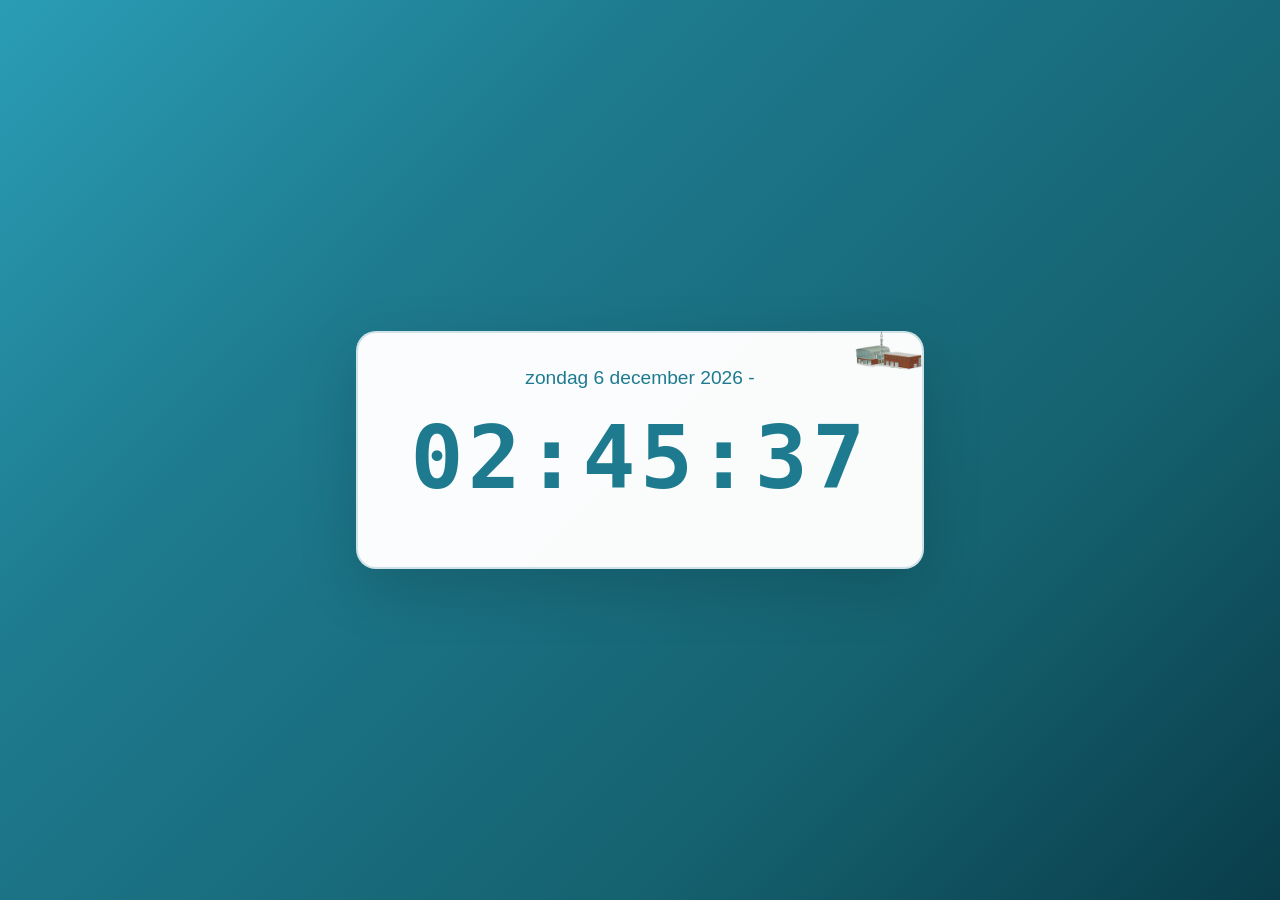
==== i.html @ 81da890f "first commit" ====
<!doctype html>
<html class="no-js" lang="">

<head>
    <meta charset="utf-8">
    <meta name="viewport" content="width=device-width, initial-scale=1">
    <title>Gebedstijden Soest</title>
    <link rel="stylesheet" href="css/fonts.css">
    <link rel="stylesheet" href="css/style.css">
    <meta name="description" content="Gebedstijden voor Soest, Nederland">
</head>

<body>

<div class="container">
    <img src="img/logo.png" alt="Logo" class="logo">
    <div class="header-grid">
        <div class="header-left">
            <div id="date"></div>
            <div id="current-time"></div>
        </div>
    </div>
    <div id="prayer-times">
        <div class="loading">Gebedstijden laden...</div>
    </div>
</div>

<script src="times.js"></script>
<script src="script.js"></script>

</body>

</html>
---- css/fonts.css ----
@font-face {
  font-family: 'Roboto Mono';
  font-style: normal;
  font-weight: 700;
  src: url('../fonts/RobotoMono-Bold.ttf') format('truetype');
}
---- css/style.css ----
html {
  color: #222;
  font-size: 1em;
  line-height: 1.4;
}

::-moz-selection {
  background: #b3d4fc;
  text-shadow: none;
}

::selection {
  background: #b3d4fc;
  text-shadow: none;
}


hr {
  display: block;
  height: 1px;
  border: 0;
  border-top: 1px solid #ccc;
  margin: 1em 0;
  padding: 0;
}

audio,
canvas,
iframe,
img,
svg,
video {
  vertical-align: middle;
}

fieldset {
  border: 0;
  margin: 0;
  padding: 0;
}

textarea {
  resize: vertical;
}

body {
  font-family: -apple-system, BlinkMacSystemFont, 'Segoe UI', Roboto, Oxygen, Ubuntu, Cantarell, sans-serif;
  background: linear-gradient(135deg, #2a9db5 0%, #1e7b8f 30%, #156270 70%, #0a3d4a 100%);
  min-height: 100vh;
  display: flex;
  align-items: center;
  justify-content: center;
  margin: 0;
}

.container {
  background: rgba(255, 255, 255, 0.98);
  border-radius: 20px;
  padding: 2rem;
  box-shadow: 0 20px 60px rgba(0, 0, 0, 0.15);
  max-width: 500px;
  width: 95%;
  border: 2px solid rgba(30, 123, 143, 0.2);
}

.logo {
  position: absolute;
  top: -.3rem;
  right: -.5rem;
  height: 50px;
  width: auto;
}

.container {
  position: relative;
}

h1 {
  text-align: center;
  color: #333;
  margin: 0 0 1.5rem 0;
}

.header-grid {
  margin-bottom: 1rem;
  text-align: center;
}

.header-left {
  text-align: center;
}

#date {
  color: #1e7b8f;
  margin-bottom: 0.3rem;
  text-align: center;
  font-size: 1.2rem;
}

#date p {
  margin: 0;
}

#current-time {
  font-size: 5.5rem;
  font-weight: 700;
  color: #1e7b8f;
  text-align: center;
  font-variant-numeric: tabular-nums;
  font-family: 'Roboto Mono', monospace;
  letter-spacing: 0.05em;
}

.countdown-inline {
  font-size: 1.4rem;
  font-weight: 600;
  color: rgba(255, 255, 255, 0.95);
  padding: 0.4rem 0.9rem;
  background: rgba(255, 255, 255, 0.25);
  border-radius: 5px;
  font-family: 'Roboto Mono', monospace;
  font-variant-numeric: tabular-nums;
}

.prayer-list {
  display: flex;
  flex-direction: column;
  gap: 0.6rem;
}

.prayer-item {
  display: grid;
  grid-template-columns: 1.2fr auto 1fr;
  align-items: center;
  padding: 0 1.2rem;
  background: #efefef;
  border-radius: 10px;
  transition: transform 0.2s;
}

.prayer-item:hover {
  transform: translateX(5px);
  background: #e9ecef;
}

.prayer-item.next {
  background: linear-gradient(135deg, #1e7b8f 0%, #156270 100%);
  color: white;
  transform: scale(1.05);
  box-shadow: 0 4px 15px rgba(30, 123, 143, 0.3);
}

.prayer-item.next .prayer-time {
  color: white;
}

.prayer-item.next .lang-nl {
  color: rgba(255, 255, 255, 0.8);
}

.prayer-item.next .lang-tr,
.prayer-item.next .lang-ar {
  color: white;
}

.prayer-item.current {
  background: linear-gradient(135deg, #28a745 0%, #218838 100%);
  color: white;
  transform: scale(1.05);
  box-shadow: 0 4px 15px rgba(40, 167, 69, 0.4);
  animation: blink 1.5s ease-in-out infinite;
}

.prayer-item.current .prayer-time {
  color: white;
}

.prayer-item.current .lang-nl {
  color: rgba(255, 255, 255, 0.8);
}

.prayer-item.current .lang-tr,
.prayer-item.current .lang-ar {
  color: white;
}

@keyframes blink {
  0%, 100% {
    opacity: 1;
  }
  50% {
    opacity: 0.6;
  }
}

.prayer-name-left {
  display: flex;
  flex-direction: column;
  gap: 0.2rem;
  text-align: left;
}

.prayer-name-right {
  text-align: right;
}

.lang-nl {
  font-size: 1.3rem;
  color: #6c757d;
}

.lang-tr {
  font-size: 1.6rem;
  font-weight: 600;
  color: #495057;
}

.lang-ar {
  font-size: 1.6rem;
  font-weight: 600;
  color: #495057;
}

.prayer-time-wrapper {
  display: flex;
  flex-direction: column;
  align-items: center;
}

.prayer-time {
  font-weight: 700;
  color: #1e7b8f;
  font-size: 3.8rem;
}

.loading, .error {
  text-align: center;
  padding: 2rem;
  color: #666;
}

.hidden,
[hidden] {
  display: none !important;
}


.visually-hidden {
  border: 0;
  clip: rect(0, 0, 0, 0);
  height: 1px;
  margin: -1px;
  overflow: hidden;
  padding: 0;
  position: absolute;
  white-space: nowrap;
  width: 1px;
  /* 1 */
}

.visually-hidden.focusable:active,
.visually-hidden.focusable:focus {
  clip: auto;
  height: auto;
  margin: 0;
  overflow: visible;
  position: static;
  white-space: inherit;
  width: auto;
}

.invisible {
  visibility: hidden;
}

.clearfix::before,
.clearfix::after {
  content: "";
  display: table;
}

.clearfix::after {
  clear: both;
}

@media only screen and (min-width: 35em) {
  /* Style adjustments for viewports that meet the condition */
}

@media print,
  (-webkit-min-device-pixel-ratio: 1.25),
  (min-resolution: 1.25dppx),
  (min-resolution: 120dpi) {
  /* Style adjustments for high resolution devices */
}

@media print {
  *,
  *::before,
  *::after {
    background: #fff !important;
    color: #000 !important;
    /* Black prints faster */
    box-shadow: none !important;
    text-shadow: none !important;
  }

  a,
  a:visited {
    text-decoration: underline;
  }

  a[href]::after {
    content: " (" attr(href) ")";
  }

  abbr[title]::after {
    content: " (" attr(title) ")";
  }

  /*
   * Don't show links that are fragment identifiers,
   * or use the `javascript:` pseudo protocol
   */
  a[href^="#"]::after,
  a[href^="javascript:"]::after {
    content: "";
  }

  pre {
    white-space: pre-wrap !important;
  }

  pre,
  blockquote {
    border: 1px solid #999;
    page-break-inside: avoid;
  }

  tr,
  img {
    page-break-inside: avoid;
  }

  p,
  h2,
  h3 {
    orphans: 3;
    widows: 3;
  }

  h2,
  h3 {
    page-break-after: avoid;
  }
}
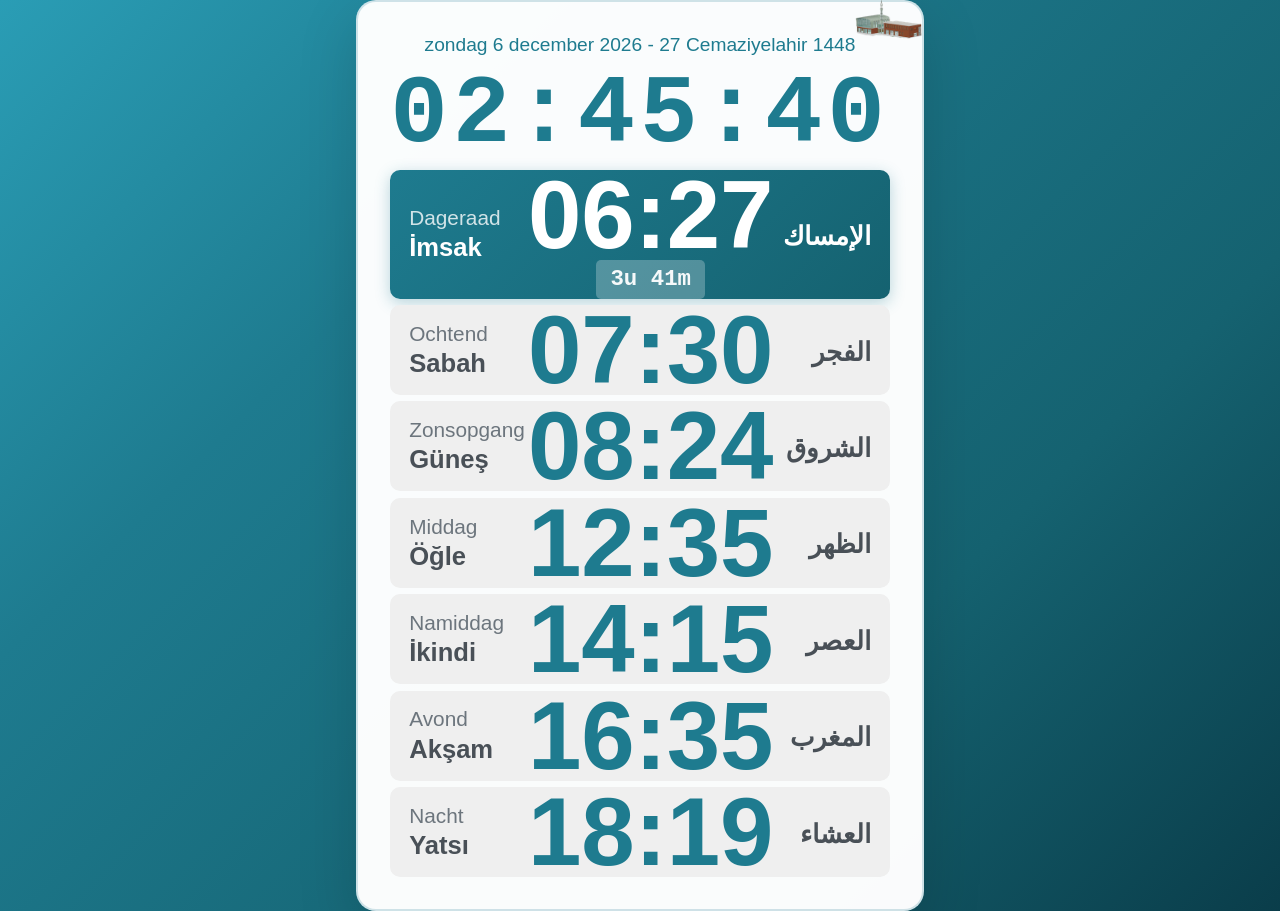
==== commit 497136ad: "favicon" ====
--- a/i.html
+++ b/i.html
@@ -7,6 +7,7 @@
     <title>Gebedstijden Soest</title>
     <link rel="stylesheet" href="css/fonts.css">
     <link rel="stylesheet" href="css/style.css">
+    <link rel="icon" type="image/png" href="img/logo.png" />
     <meta name="description" content="Gebedstijden voor Soest, Nederland">
 </head>
 
--- a/css/style.css
+++ b/css/style.css
@@ -1,7 +1,6 @@
 html {
   color: #222;
   font-size: 1em;
-  line-height: 1.4;
 }
 
 ::-moz-selection {
@@ -53,14 +52,110 @@
   margin: 0;
 }
 
+/* 1. Set the body as a full-screen canvas that swaps dimensions */
+body.rotate-left,
+body.rotate-right {
+  position: fixed;
+  top: 0;
+  left: 0;
+  /* Swapping these is critical: 'width' is now physical height */
+  width: 100vh;
+  height: 100vw;
+  transform-origin: top left;
+  overflow: hidden;
+  display: flex;
+  align-items: center;
+  justify-content: center;
+  margin: 0;
+  background: #0a3d4a; /* Background color matches your gradient */
+}
+
+body.rotate-left {
+  transform: rotate(-90deg) translate(-100%, 0);
+}
+
+body.rotate-right {
+  transform: rotate(90deg) translate(0, -100%);
+}
+
+/* 2. Force the container to be tall and narrow */
+body[class*="rotate-"] .container {
+  /* This locks the card width so it doesn't stretch like Image 10 */
+  /*width: 480px !important;*/
+  /* This forces it to touch the top and bottom of the physical screen */
+  /*height: 98vh !important;*/
+  /*max-width: 95vh !important;*/
+
+  /* Use Flexbox to spread the content vertically */
+  display: flex;
+  flex-direction: column;
+  justify-content: center;
+  box-sizing: border-box;
+}
+
+/* 3. Make the prayer list expand to fill the tall white space */
+body[class*="rotate-"] .prayer-list {
+  flex-grow: 1;
+  display: flex;
+  flex-direction: column;
+  /* This spreads the prayer rows out evenly to fill the tall card */
+  justify-content: space-evenly;
+}
+
+/* 4. Increase font scaling for the high-res rotated display */
+body[class*="rotate-"] #current-time {
+  font-size: clamp(3rem, 16vh, 15rem);
+}
+
+body[class*="rotate-"] .prayer-time {
+  font-size: clamp(2.5rem, 17vh, 10rem);
+}
+
+/* 1. Header & Date Scaling */
+body[class*="rotate-"] #date {
+  font-size: clamp(1.2rem, 3vh, 1.8rem); /* Scale date based on height */
+  margin-bottom: 1rem;
+}
+
+body[class*="rotate-"] h1 {
+  font-size: clamp(1.5rem, 4vh, 2.5rem);
+}
+
+/* 2. Prayer Name Scaling (Dutch, Turkish, Arabic) */
+body[class*="rotate-"] .lang-nl {
+  font-size: clamp(1rem, 2.5vh, 1.4rem);
+}
+
+body[class*="rotate-"] .lang-tr,
+body[class*="rotate-"] .lang-ar {
+  font-size: clamp(1.2rem, 3.5vh, 2rem);
+}
+
+/* 3. Countdown Badge Scaling */
+body[class*="rotate-"] .countdown-inline {
+  font-size: clamp(1rem, 3vh, 1.6rem);
+  padding: 0.6rem 1rem;
+}
+
+/* 4. Row Height Scaling */
+body[class*="rotate-"] .prayer-item {
+  min-height: 10vh; /* Ensures each row takes up at least 10% of the screen height */
+  padding: 1rem 1.5rem;
+}
+
 .container {
   background: rgba(255, 255, 255, 0.98);
   border-radius: 20px;
   padding: 2rem;
   box-shadow: 0 20px 60px rgba(0, 0, 0, 0.15);
-  max-width: 500px;
   width: 95%;
   border: 2px solid rgba(30, 123, 143, 0.2);
+  position: relative;
+}
+
+body.rotate-left .container,
+body.rotate-right .container {
+  max-width: none !important;
 }
 
 .logo {
@@ -71,10 +166,6 @@
   width: auto;
 }
 
-.container {
-  position: relative;
-}
-
 h1 {
   text-align: center;
   color: #333;
@@ -82,7 +173,6 @@
 }
 
 .header-grid {
-  margin-bottom: 1rem;
   text-align: center;
 }
 
@@ -102,7 +192,7 @@
 }
 
 #current-time {
-  font-size: 5.5rem;
+  font-size: clamp(1.6rem, 10vw, 6rem);
   font-weight: 700;
   color: #1e7b8f;
   text-align: center;
@@ -125,7 +215,7 @@
 .prayer-list {
   display: flex;
   flex-direction: column;
-  gap: 0.6rem;
+  gap: 0.4rem;
 }
 
 .prayer-item {
@@ -146,7 +236,7 @@
 .prayer-item.next {
   background: linear-gradient(135deg, #1e7b8f 0%, #156270 100%);
   color: white;
-  transform: scale(1.05);
+  /*transform: scale(1.05);*/
   box-shadow: 0 4px 15px rgba(30, 123, 143, 0.3);
 }
 
@@ -184,6 +274,15 @@
   color: white;
 }
 
+.prayer-item.sabah-will-be-adjusted {
+  border: 4px solid red;
+  margin: -4px;
+}
+
+.prayer-item.current .tomorrow {
+  color: rgba(255, 255, 255, 0.8);
+}
+
 @keyframes blink {
   0%, 100% {
     opacity: 1;
@@ -201,24 +300,33 @@
 }
 
 .prayer-name-right {
+  display: flex;
+  flex-direction: column;
+  gap: 0.2rem;
   text-align: right;
 }
 
 .lang-nl {
-  font-size: 1.3rem;
+  font-size: clamp(1.0rem, 3.5vw, 1.3rem);
   color: #6c757d;
 }
 
 .lang-tr {
-  font-size: 1.6rem;
+  font-size: clamp(1.15rem, 4.2vw, 1.6rem);
   font-weight: 600;
   color: #495057;
 }
 
 .lang-ar {
-  font-size: 1.6rem;
+  font-size: clamp(1.15rem, 4.2vw, 1.6rem);
   font-weight: 600;
   color: #495057;
+}
+
+.tomorrow {
+  font-size: clamp(1.15rem, 4.2vw, 1.6rem);
+  font-weight: 600;
+  color:#6c757d;
 }
 
 .prayer-time-wrapper {
@@ -230,7 +338,8 @@
 .prayer-time {
   font-weight: 700;
   color: #1e7b8f;
-  font-size: 3.8rem;
+  font-size: clamp(2.0rem, 9vw, 6rem);
+  margin: -10px;
 }
 
 .loading, .error {
@@ -355,3 +464,16 @@
   }
 }
 
+@media (orientation: portrait) {
+  .container {
+    width: 100vw;      /* volledige schermbreedte */
+    margin: 10px;
+    padding: clamp(1rem, 4vw, 2rem);
+  }
+}
+
+@media (orientation: landscape) {
+  .container {
+    max-width: 500px;
+  }
+}
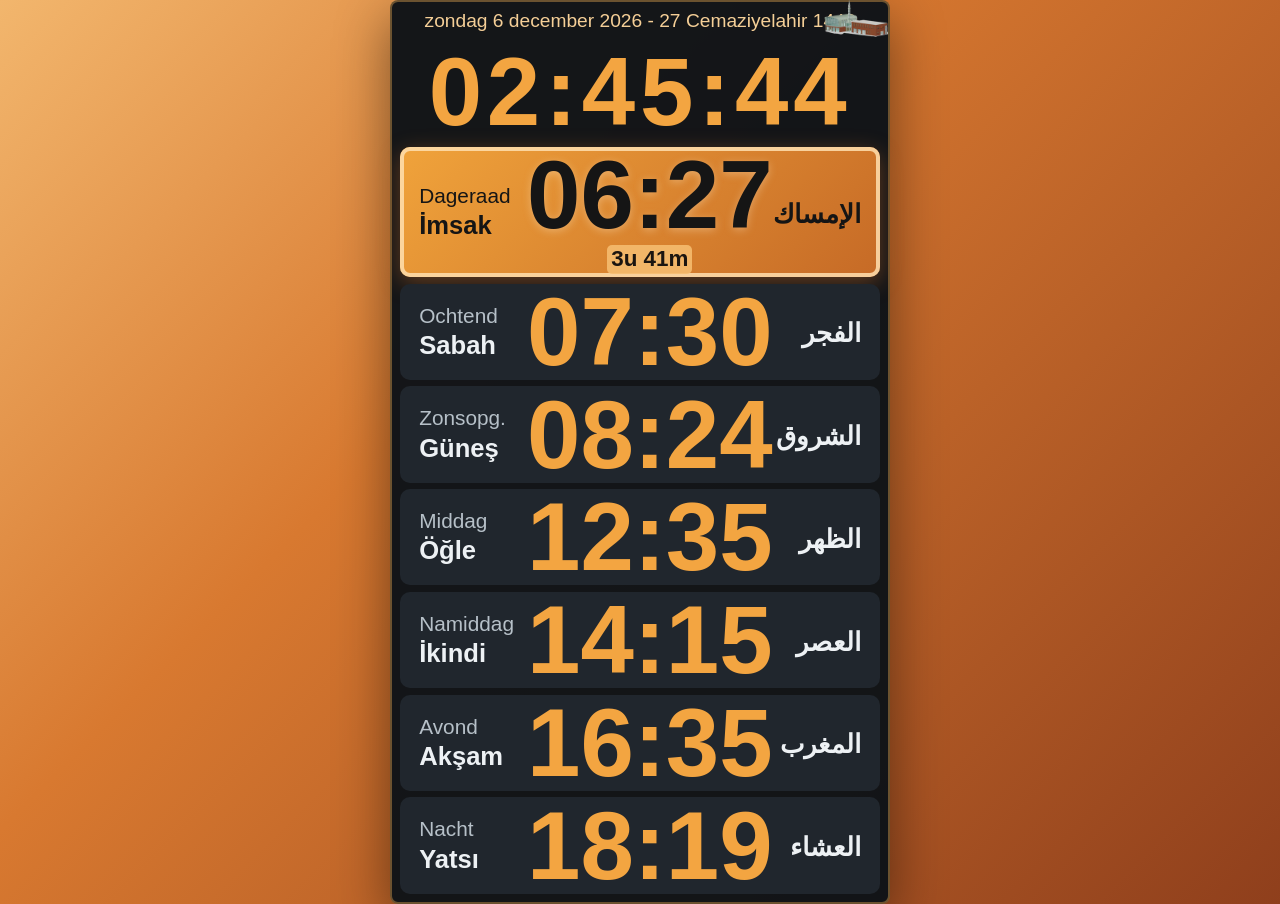
==== commit 59d14d07: "inspect code" ====
--- a/i.html
+++ b/i.html
@@ -1,11 +1,10 @@
 <!doctype html>
-<html class="no-js" lang="">
+<html class="no-js" lang="nl">
 
 <head>
     <meta charset="utf-8">
     <meta name="viewport" content="width=device-width, initial-scale=1">
     <title>Gebedstijden Soest</title>
-    <link rel="stylesheet" href="css/fonts.css">
     <link rel="stylesheet" href="css/style.css">
     <link rel="icon" type="image/png" href="img/logo.png" />
     <meta name="description" content="Gebedstijden voor Soest, Nederland">
@@ -26,6 +25,7 @@
     </div>
 </div>
 
+<script src="debug.js"></script>
 <script src="times.js"></script>
 <script src="script.js"></script>
 
--- a/css/style.css
+++ b/css/style.css
@@ -3,58 +3,36 @@
   font-size: 1em;
 }
 
-::-moz-selection {
-  background: #b3d4fc;
-  text-shadow: none;
-}
-
-::selection {
-  background: #b3d4fc;
-  text-shadow: none;
-}
-
-
-hr {
-  display: block;
-  height: 1px;
-  border: 0;
-  border-top: 1px solid #ccc;
-  margin: 1em 0;
-  padding: 0;
-}
-
-audio,
-canvas,
-iframe,
-img,
-svg,
-video {
+*,
+*::before,
+*::after {
+  box-sizing: border-box;
+}
+
+img {
   vertical-align: middle;
-}
-
-fieldset {
-  border: 0;
-  margin: 0;
-  padding: 0;
-}
-
-textarea {
-  resize: vertical;
 }
 
 body {
   font-family: -apple-system, BlinkMacSystemFont, 'Segoe UI', Roboto, Oxygen, Ubuntu, Cantarell, sans-serif;
   background: linear-gradient(135deg, #2a9db5 0%, #1e7b8f 30%, #156270 70%, #0a3d4a 100%);
   min-height: 100vh;
+  min-height: 100svh;
+  min-height: 100dvh;
   display: flex;
   align-items: center;
   justify-content: center;
   margin: 0;
 }
 
+body.night-mode {
+  background: linear-gradient(135deg, #f2b66d 0%, #d87930 38%, #8f3f1c 100%);
+}
+
 /* 1. Set the body as a full-screen canvas that swaps dimensions */
 body.rotate-left,
 body.rotate-right {
+  --tv-safe-inset: clamp(2rem, 7vh, 4.5rem);
   position: fixed;
   top: 0;
   left: 0;
@@ -70,6 +48,11 @@
   background: #0a3d4a; /* Background color matches your gradient */
 }
 
+body.night-mode.rotate-left,
+body.night-mode.rotate-right {
+  background: #8f3f1c;
+}
+
 body.rotate-left {
   transform: rotate(-90deg) translate(-100%, 0);
 }
@@ -80,96 +63,127 @@
 
 /* 2. Force the container to be tall and narrow */
 body[class*="rotate-"] .container {
-  /* This locks the card width so it doesn't stretch like Image 10 */
-  /*width: 480px !important;*/
-  /* This forces it to touch the top and bottom of the physical screen */
-  /*height: 98vh !important;*/
-  /*max-width: 95vh !important;*/
-
-  /* Use Flexbox to spread the content vertically */
+  width: calc(100% - var(--tv-safe-inset));
+  height: calc(100% - var(--tv-safe-inset));
+  max-width: none !important;
+  padding: clamp(0.35rem, 1vh, 0.8rem);
   display: flex;
   flex-direction: column;
   justify-content: center;
   box-sizing: border-box;
+  overflow: hidden;
 }
 
 /* 3. Make the prayer list expand to fill the tall white space */
 body[class*="rotate-"] .prayer-list {
   flex-grow: 1;
-  display: flex;
-  flex-direction: column;
-  /* This spreads the prayer rows out evenly to fill the tall card */
-  justify-content: space-evenly;
+  min-height: 0;
+  display: flex;
+  flex-direction: column;
+  justify-content: space-between;
+  gap: clamp(0.25rem, 0.8vh, 0.5rem);
 }
 
 /* 4. Increase font scaling for the high-res rotated display */
 body[class*="rotate-"] #current-time {
-  font-size: clamp(3rem, 16vh, 15rem);
+  font-size: clamp(4.4rem, 15vh, 9.75rem);
+  line-height: 1;
 }
 
 body[class*="rotate-"] .prayer-time {
-  font-size: clamp(2.5rem, 17vh, 10rem);
+  font-size: clamp(4.8rem, 16.5vh, 10rem);
+  line-height: 1.05;
+  margin: 0;
 }
 
 /* 1. Header & Date Scaling */
 body[class*="rotate-"] #date {
-  font-size: clamp(1.2rem, 3vh, 1.8rem); /* Scale date based on height */
-  margin-bottom: 1rem;
-}
-
-body[class*="rotate-"] h1 {
-  font-size: clamp(1.5rem, 4vh, 2.5rem);
+  font-size: clamp(1rem, 2.4vh, 1.5rem); /* Scale date based on height */
+  margin-bottom: clamp(0.3rem, 1vh, 0.7rem);
+}
+
+body[class*="rotate-"] #prayer-times {
+  flex: 1 1 auto;
+  min-height: 0;
+  display: flex;
 }
 
 /* 2. Prayer Name Scaling (Dutch, Turkish, Arabic) */
-body[class*="rotate-"] .lang-nl {
-  font-size: clamp(1rem, 2.5vh, 1.4rem);
+body[class*="rotate-"] .lang-nl,
+body[class*="rotate-"] .tomorrow {
+  font-size: clamp(1.45rem, 3.8vh, 2.35rem);
 }
 
 body[class*="rotate-"] .lang-tr,
 body[class*="rotate-"] .lang-ar {
-  font-size: clamp(1.2rem, 3.5vh, 2rem);
+  font-size: clamp(1.65rem, 4.4vh, 2.8rem);
 }
 
 /* 3. Countdown Badge Scaling */
 body[class*="rotate-"] .countdown-inline {
-  font-size: clamp(1rem, 3vh, 1.6rem);
-  padding: 0.6rem 1rem;
+  font-size: clamp(0.9rem, 2.4vh, 1.4rem);
+  padding: 0.1rem 0.25rem;
+}
+
+body[class*="rotate-"] .countdown-inline.soon {
+  font-size: clamp(1.2rem, 3.4vh, 2rem);
+  padding: 0.16rem 0.38rem;
 }
 
 /* 4. Row Height Scaling */
 body[class*="rotate-"] .prayer-item {
-  min-height: 10vh; /* Ensures each row takes up at least 10% of the screen height */
-  padding: 1rem 1.5rem;
+  flex: 1 1 auto;
+  min-height: 0;
+  grid-template-columns: minmax(0, 1fr) auto minmax(0, 1fr);
+  column-gap: clamp(0.35rem, 1vh, 0.8rem);
+  padding: clamp(0.3rem, 1vh, 0.7rem) clamp(0.65rem, 1.8vh, 1.2rem);
+}
+
+body[class*="rotate-"] .prayer-name-left {
+  justify-self: start;
+}
+
+body[class*="rotate-"] .prayer-time-wrapper {
+  justify-self: center;
+}
+
+body[class*="rotate-"] .prayer-name-right {
+  justify-self: end;
 }
 
 .container {
   background: rgba(255, 255, 255, 0.98);
-  border-radius: 20px;
-  padding: 2rem;
+  border-radius: 0.5rem;
+  padding: 0.5rem;
   box-shadow: 0 20px 60px rgba(0, 0, 0, 0.15);
   width: 95%;
   border: 2px solid rgba(30, 123, 143, 0.2);
   position: relative;
 }
 
+body.night-mode .container {
+  background: rgba(16, 20, 24, 0.98);
+  border-color: rgba(241, 176, 84, 0.4);
+  box-shadow: 0 18px 54px rgba(0, 0, 0, 0.46);
+}
+
 body.rotate-left .container,
 body.rotate-right .container {
   max-width: none !important;
+}
+
+body[class*="rotate-"] .logo {
+  top: 0.25rem;
+  right: 0.25rem;
+  height: clamp(1.6rem, 4vh, 2.8rem);
 }
 
 .logo {
   position: absolute;
   top: -.3rem;
   right: -.5rem;
-  height: 50px;
+  height: 3rem;
   width: auto;
-}
-
-h1 {
-  text-align: center;
-  color: #333;
-  margin: 0 0 1.5rem 0;
 }
 
 .header-grid {
@@ -185,6 +199,10 @@
   margin-bottom: 0.3rem;
   text-align: center;
   font-size: 1.2rem;
+}
+
+body.night-mode #date {
+  color: #f5cf97;
 }
 
 #date p {
@@ -197,19 +215,40 @@
   color: #1e7b8f;
   text-align: center;
   font-variant-numeric: tabular-nums;
-  font-family: 'Roboto Mono', monospace;
   letter-spacing: 0.05em;
+}
+
+body.night-mode #current-time {
+  color: #f3a541;
 }
 
 .countdown-inline {
   font-size: 1.4rem;
   font-weight: 600;
   color: rgba(255, 255, 255, 0.95);
-  padding: 0.4rem 0.9rem;
+  padding: 0.1rem 0.25rem;
+  margin-top: 0.3rem;
   background: rgba(255, 255, 255, 0.25);
   border-radius: 5px;
-  font-family: 'Roboto Mono', monospace;
   font-variant-numeric: tabular-nums;
+}
+
+.countdown-inline.soon {
+  color: #0a3d4a;
+  background: rgba(255, 255, 255, 0.92);
+  box-shadow: 0 0 0 3px rgba(255, 255, 255, 0.3);
+  font-weight: 800;
+}
+
+body.night-mode .countdown-inline {
+  color: #1b1510;
+  background: rgba(246, 190, 112, 0.88);
+}
+
+body.night-mode .countdown-inline.soon {
+  color: #111820;
+  background: #ffd27d;
+  box-shadow: 0 0 0 3px rgba(255, 210, 125, 0.28);
 }
 
 .prayer-list {
@@ -222,35 +261,54 @@
   display: grid;
   grid-template-columns: 1.2fr auto 1fr;
   align-items: center;
-  padding: 0 1.2rem;
+  padding: 0.2rem 1.2rem;
   background: #efefef;
   border-radius: 10px;
-  transition: transform 0.2s;
-}
-
-.prayer-item:hover {
-  transform: translateX(5px);
-  background: #e9ecef;
+  transition: background-color 0.2s, box-shadow 0.2s;
+}
+
+body.night-mode .prayer-item {
+  background: #20262d;
 }
 
 .prayer-item.next {
-  background: linear-gradient(135deg, #1e7b8f 0%, #156270 100%);
+  background: linear-gradient(135deg, #2396ad 0%, #0f6071 100%);
   color: white;
-  /*transform: scale(1.05);*/
-  box-shadow: 0 4px 15px rgba(30, 123, 143, 0.3);
-}
-
-.prayer-item.next .prayer-time {
-  color: white;
-}
-
-.prayer-item.next .lang-nl {
-  color: rgba(255, 255, 255, 0.8);
-}
-
+  box-shadow:
+    inset 0 0 0 4px rgba(255, 255, 255, 0.75),
+    0 6px 22px rgba(15, 96, 113, 0.38);
+}
+
+body.night-mode .prayer-item.next {
+  background: linear-gradient(135deg, #f0a33b 0%, #c66a26 100%);
+  color: #151515;
+  box-shadow:
+    inset 0 0 0 4px rgba(255, 224, 176, 0.85),
+    0 6px 22px rgba(198, 106, 38, 0.44);
+}
+
+.prayer-item.next .prayer-time,
+.prayer-item.next .lang-nl,
+.prayer-item.next .tomorrow,
 .prayer-item.next .lang-tr,
 .prayer-item.next .lang-ar {
   color: white;
+}
+
+body.night-mode .prayer-item.next .prayer-time,
+body.night-mode .prayer-item.next .lang-nl,
+body.night-mode .prayer-item.next .tomorrow,
+body.night-mode .prayer-item.next .lang-tr,
+body.night-mode .prayer-item.next .lang-ar {
+  color: #151515;
+}
+
+.prayer-item.next .prayer-time {
+  text-shadow: 0 2px 8px rgba(0, 0, 0, 0.22);
+}
+
+body.night-mode .prayer-item.next .prayer-time {
+  text-shadow: 0 2px 8px rgba(255, 238, 207, 0.35);
 }
 
 .prayer-item.current {
@@ -261,14 +319,14 @@
   animation: blink 1.5s ease-in-out infinite;
 }
 
-.prayer-item.current .prayer-time {
-  color: white;
-}
-
-.prayer-item.current .lang-nl {
-  color: rgba(255, 255, 255, 0.8);
-}
-
+body.night-mode .prayer-item.current {
+  background: linear-gradient(135deg, #b85f2a 0%, #843d1e 100%);
+  box-shadow: 0 4px 15px rgba(184, 95, 42, 0.45);
+}
+
+.prayer-item.current .prayer-time ,
+.prayer-item.current .lang-nl,
+.prayer-item.current .tomorrow,
 .prayer-item.current .lang-tr,
 .prayer-item.current .lang-ar {
   color: white;
@@ -279,9 +337,6 @@
   margin: -4px;
 }
 
-.prayer-item.current .tomorrow {
-  color: rgba(255, 255, 255, 0.8);
-}
 
 @keyframes blink {
   0%, 100% {
@@ -297,6 +352,7 @@
   flex-direction: column;
   gap: 0.2rem;
   text-align: left;
+  min-width: 0;
 }
 
 .prayer-name-right {
@@ -304,11 +360,16 @@
   flex-direction: column;
   gap: 0.2rem;
   text-align: right;
+  min-width: 0;
 }
 
 .lang-nl {
   font-size: clamp(1.0rem, 3.5vw, 1.3rem);
   color: #6c757d;
+}
+
+body.night-mode .lang-nl {
+  color: #b6c0c8;
 }
 
 .lang-tr {
@@ -317,22 +378,35 @@
   color: #495057;
 }
 
+body.night-mode .lang-tr {
+  color: #edf1f4;
+}
+
 .lang-ar {
   font-size: clamp(1.15rem, 4.2vw, 1.6rem);
   font-weight: 600;
   color: #495057;
 }
 
+body.night-mode .lang-ar {
+  color: #edf1f4;
+}
+
 .tomorrow {
   font-size: clamp(1.15rem, 4.2vw, 1.6rem);
   font-weight: 600;
   color:#6c757d;
 }
 
+body.night-mode .tomorrow {
+  color: #b6c0c8;
+}
+
 .prayer-time-wrapper {
   display: flex;
   flex-direction: column;
   align-items: center;
+  min-width: 0;
 }
 
 .prayer-time {
@@ -342,131 +416,19 @@
   margin: -10px;
 }
 
+body.night-mode .prayer-time {
+  color: #f3a541;
+}
+
 .loading, .error {
   text-align: center;
   padding: 2rem;
   color: #666;
 }
 
-.hidden,
-[hidden] {
-  display: none !important;
-}
-
-
-.visually-hidden {
-  border: 0;
-  clip: rect(0, 0, 0, 0);
-  height: 1px;
-  margin: -1px;
-  overflow: hidden;
-  padding: 0;
-  position: absolute;
-  white-space: nowrap;
-  width: 1px;
-  /* 1 */
-}
-
-.visually-hidden.focusable:active,
-.visually-hidden.focusable:focus {
-  clip: auto;
-  height: auto;
-  margin: 0;
-  overflow: visible;
-  position: static;
-  white-space: inherit;
-  width: auto;
-}
-
-.invisible {
-  visibility: hidden;
-}
-
-.clearfix::before,
-.clearfix::after {
-  content: "";
-  display: table;
-}
-
-.clearfix::after {
-  clear: both;
-}
-
-@media only screen and (min-width: 35em) {
-  /* Style adjustments for viewports that meet the condition */
-}
-
-@media print,
-  (-webkit-min-device-pixel-ratio: 1.25),
-  (min-resolution: 1.25dppx),
-  (min-resolution: 120dpi) {
-  /* Style adjustments for high resolution devices */
-}
-
-@media print {
-  *,
-  *::before,
-  *::after {
-    background: #fff !important;
-    color: #000 !important;
-    /* Black prints faster */
-    box-shadow: none !important;
-    text-shadow: none !important;
-  }
-
-  a,
-  a:visited {
-    text-decoration: underline;
-  }
-
-  a[href]::after {
-    content: " (" attr(href) ")";
-  }
-
-  abbr[title]::after {
-    content: " (" attr(title) ")";
-  }
-
-  /*
-   * Don't show links that are fragment identifiers,
-   * or use the `javascript:` pseudo protocol
-   */
-  a[href^="#"]::after,
-  a[href^="javascript:"]::after {
-    content: "";
-  }
-
-  pre {
-    white-space: pre-wrap !important;
-  }
-
-  pre,
-  blockquote {
-    border: 1px solid #999;
-    page-break-inside: avoid;
-  }
-
-  tr,
-  img {
-    page-break-inside: avoid;
-  }
-
-  p,
-  h2,
-  h3 {
-    orphans: 3;
-    widows: 3;
-  }
-
-  h2,
-  h3 {
-    page-break-after: avoid;
-  }
-}
-
 @media (orientation: portrait) {
   .container {
-    width: 100vw;      /* volledige schermbreedte */
+    width: calc(100vw - 20px);      /* volledige schermbreedte */
     margin: 10px;
     padding: clamp(1rem, 4vw, 2rem);
   }
@@ -477,3 +439,9 @@
     max-width: 500px;
   }
 }
+
+@media only screen and (max-device-width: 430px){
+  .header-grid {
+    margin-top: 1rem;
+  }
+}
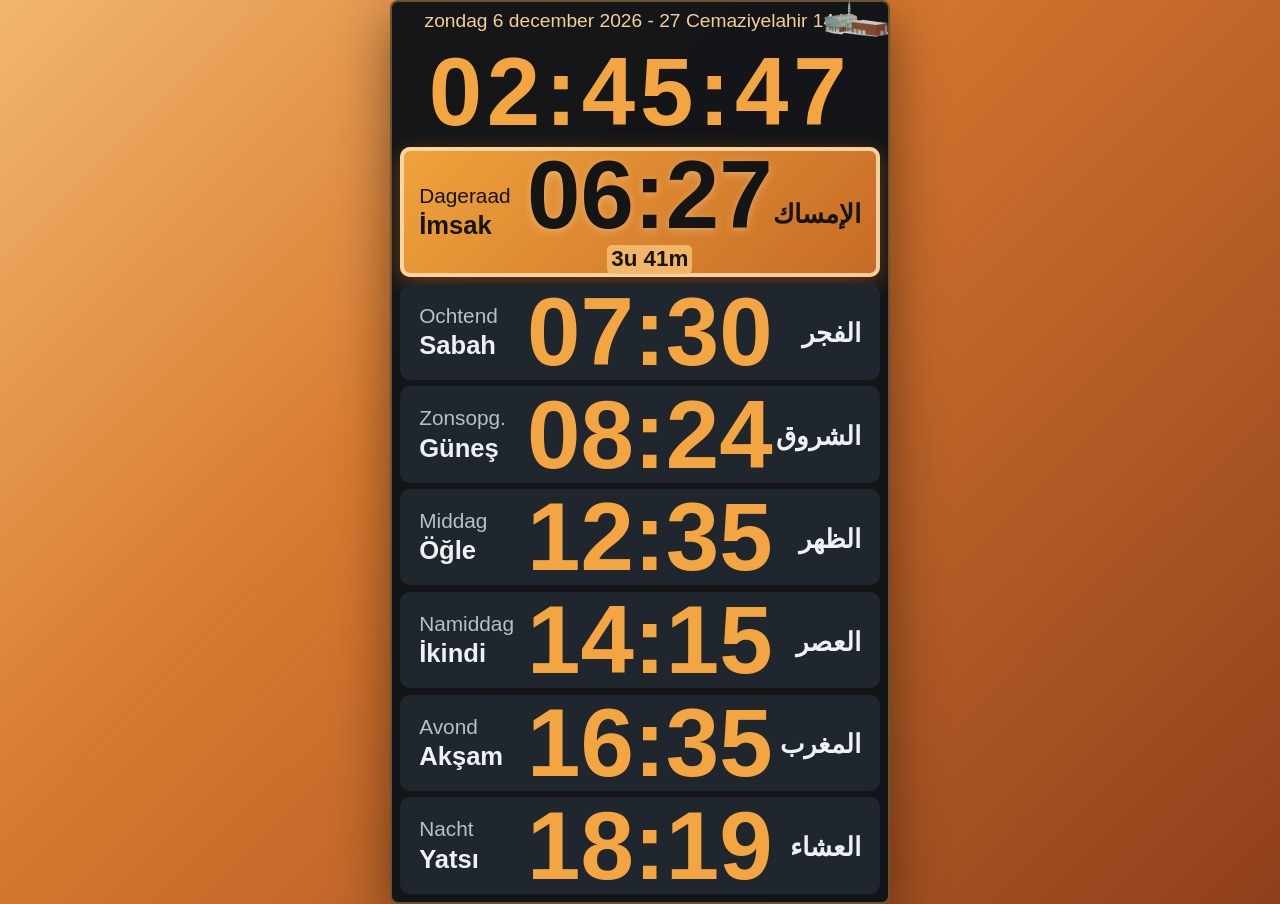
==== commit 3027c1ce: "2027 added" ====
--- a/i.html
+++ b/i.html
@@ -26,7 +26,8 @@
 </div>
 
 <script src="debug.js"></script>
-<script src="times.js"></script>
+<script src="times-2026.js"></script>
+<script src="times-2027.js"></script>
 <script src="script.js"></script>
 
 </body>
